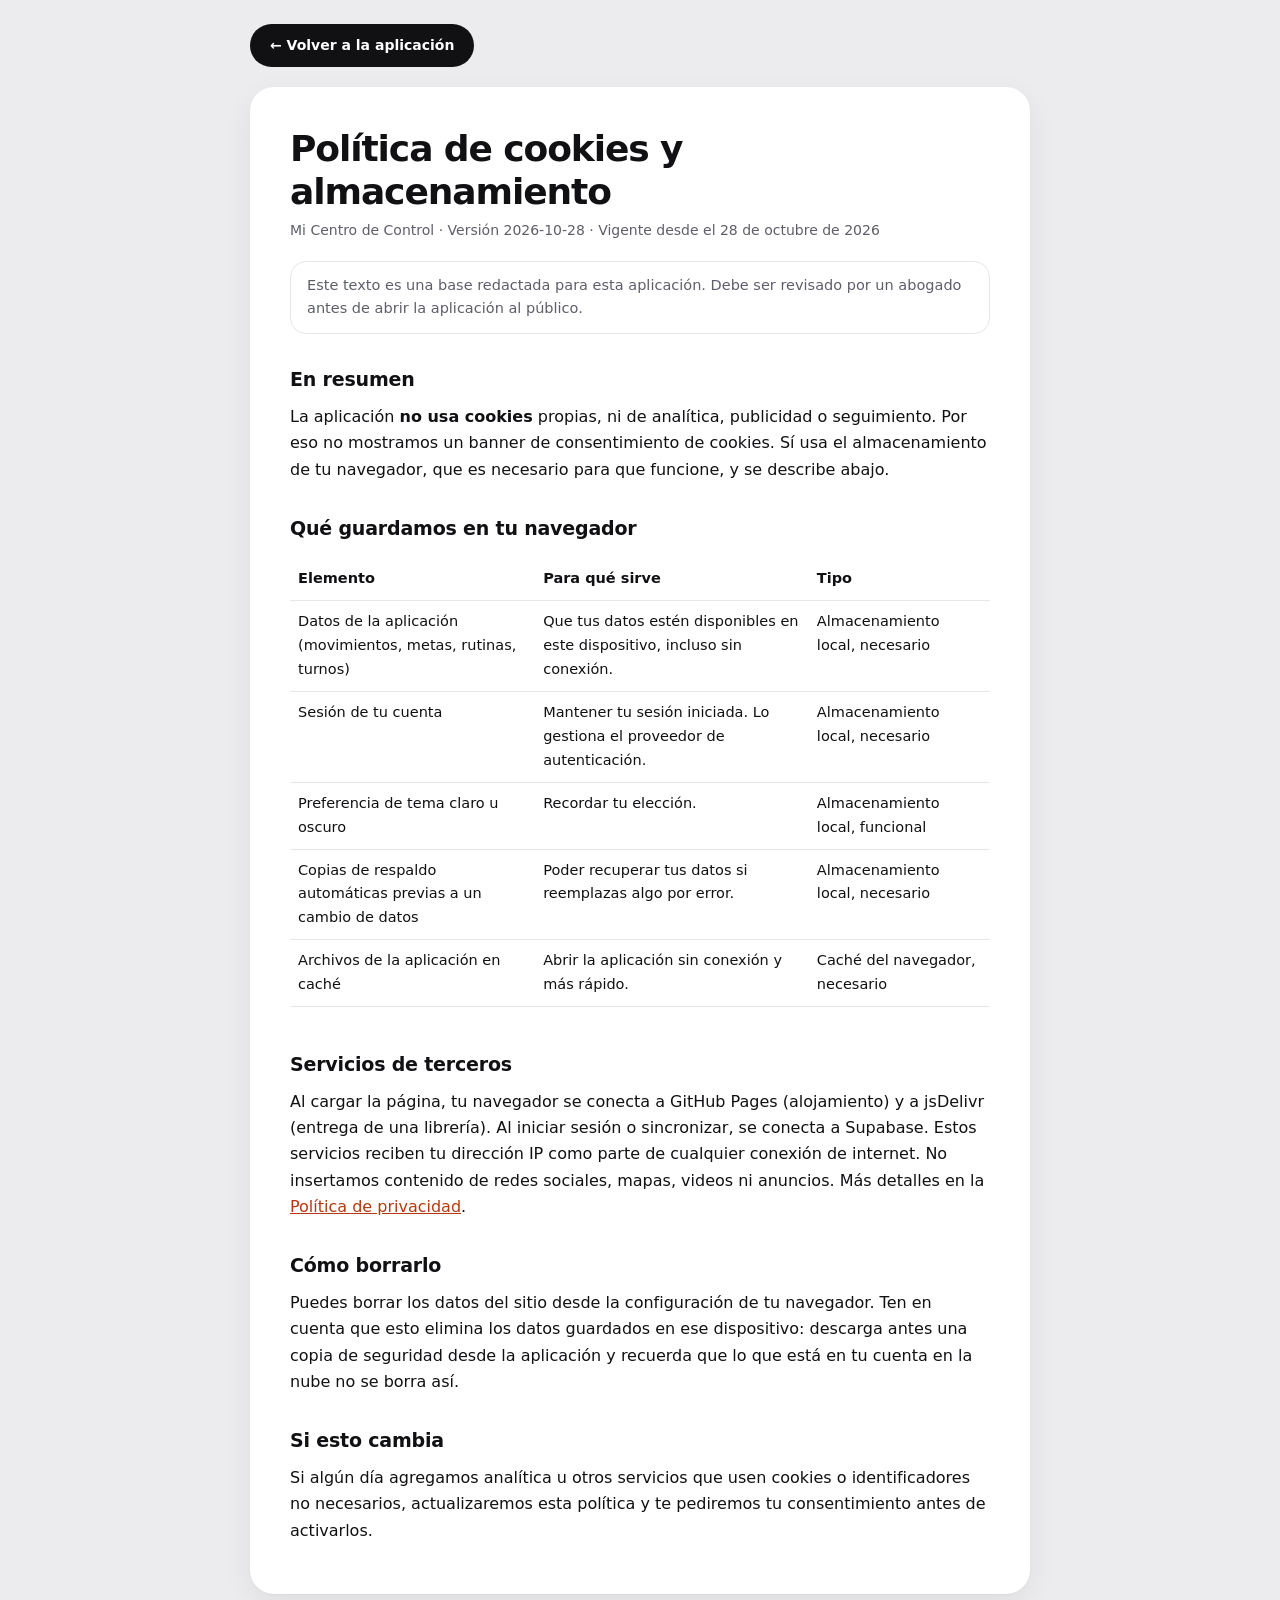
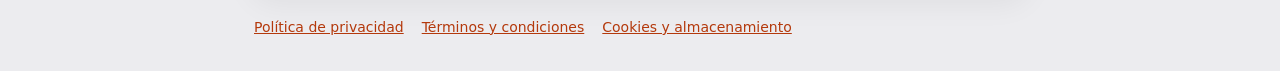
==== cookies.html @ f05c5c84 "Actualizar app móvil y completar páginas legales" ====
<!DOCTYPE html>
<html lang="es">
<head>
<meta charset="utf-8">
<meta name="viewport" content="width=device-width, initial-scale=1, viewport-fit=cover">
<meta http-equiv="Content-Security-Policy" content="default-src 'none'; style-src 'unsafe-inline'; img-src 'self' data:; base-uri 'none'; form-action 'none'">
<meta name="referrer" content="no-referrer">
<meta name="description" content="Qué almacena Mi Centro de Control en tu navegador.">
<meta name="theme-color" content="#ececef">
<title>Política de cookies y almacenamiento · Mi Centro de Control</title>
<style>
:root{color-scheme:light dark;--bg:#ececef;--card:#fff;--tx:#111114;--mut:#5e5e6b;--acx:#b4390c;--line:rgba(17,17,24,.1);--pb:#111114;--pt:#fff;--sh:0 1px 2px rgba(17,17,24,.04),0 10px 30px rgba(17,17,24,.06)}
@media(prefers-color-scheme:dark){:root{--bg:#0c0c0f;--card:#16161b;--tx:#f4f4f6;--mut:#a2a2b0;--acx:#ff8a60;--line:rgba(255,255,255,.1);--pb:#f4f4f6;--pt:#111114;--sh:none}}
*{box-sizing:border-box}html{-webkit-text-size-adjust:100%}
body{margin:0;background:var(--bg);color:var(--tx);font:16px/1.65 Inter,"Segoe UI",system-ui,-apple-system,Roboto,sans-serif;padding:max(16px,env(safe-area-inset-top)) 16px max(32px,env(safe-area-inset-bottom))}
.wrap{max-width:780px;margin:0 auto}
.top{display:flex;justify-content:space-between;align-items:center;gap:12px;flex-wrap:wrap;margin:8px 0 20px}
.back{display:inline-block;background:var(--pb);color:var(--pt);text-decoration:none;font-weight:600;font-size:14px;padding:10px 20px;border-radius:999px}
article{background:var(--card);border-radius:24px;padding:clamp(20px,4vw,40px);box-shadow:var(--sh)}
h1{font-size:clamp(26px,5vw,36px);line-height:1.2;letter-spacing:-.03em;margin:0 0 6px}
h2{font-size:19px;margin:30px 0 8px;letter-spacing:-.01em}
.meta{color:var(--mut);font-size:14px;margin:0 0 18px}
p,li{margin:0 0 10px}ul{padding-left:22px;margin:0 0 10px}
a{color:var(--acx);text-decoration:underline}a:focus-visible,.back:focus-visible{outline:3px solid var(--acx);outline-offset:3px;border-radius:4px}
table{width:100%;border-collapse:collapse;font-size:14.5px;margin:6px 0 12px}th,td{text-align:left;border-bottom:1px solid var(--line);padding:9px 8px;vertical-align:top}th{font-weight:600}
.scroll{overflow-x:auto}
mark{background:#fde68a;color:#1a1300;padding:0 4px;border-radius:4px;font-weight:600}
.note{border:1px solid var(--line);border-radius:16px;padding:12px 16px;font-size:14.5px;color:var(--mut);margin:14px 0}
footer{margin:22px 4px 0;font-size:14px;color:var(--mut);display:flex;gap:6px 18px;flex-wrap:wrap}
</style>
</head>
<body>
<div class="wrap">
<div class="top"><a class="back" href="./index.html">← Volver a la aplicación</a></div>
<main><article>
<h1>Política de cookies y almacenamiento</h1>
<p class="meta">Mi Centro de Control · Versión 2026-10-28 · Vigente desde el 28 de octubre de 2026</p>

<div class="note">Este texto es una base redactada para esta aplicación. Debe ser revisado por un abogado antes de abrir la aplicación al público.</div>
<h2>En resumen</h2>
<p>La aplicación <strong>no usa cookies</strong> propias, ni de analítica, publicidad o seguimiento. Por eso no mostramos un banner de consentimiento de cookies. Sí usa el almacenamiento de tu navegador, que es necesario para que funcione, y se describe abajo.</p>
<h2>Qué guardamos en tu navegador</h2>
<div class="scroll"><table>
<thead><tr><th>Elemento</th><th>Para qué sirve</th><th>Tipo</th></tr></thead>
<tbody>
<tr><td>Datos de la aplicación (movimientos, metas, rutinas, turnos)</td><td>Que tus datos estén disponibles en este dispositivo, incluso sin conexión.</td><td>Almacenamiento local, necesario</td></tr>
<tr><td>Sesión de tu cuenta</td><td>Mantener tu sesión iniciada. Lo gestiona el proveedor de autenticación.</td><td>Almacenamiento local, necesario</td></tr>
<tr><td>Preferencia de tema claro u oscuro</td><td>Recordar tu elección.</td><td>Almacenamiento local, funcional</td></tr>
<tr><td>Copias de respaldo automáticas previas a un cambio de datos</td><td>Poder recuperar tus datos si reemplazas algo por error.</td><td>Almacenamiento local, necesario</td></tr>
<tr><td>Archivos de la aplicación en caché</td><td>Abrir la aplicación sin conexión y más rápido.</td><td>Caché del navegador, necesario</td></tr>
</tbody></table></div>
<h2>Servicios de terceros</h2>
<p>Al cargar la página, tu navegador se conecta a GitHub Pages (alojamiento) y a jsDelivr (entrega de una librería). Al iniciar sesión o sincronizar, se conecta a Supabase. Estos servicios reciben tu dirección IP como parte de cualquier conexión de internet. No insertamos contenido de redes sociales, mapas, videos ni anuncios. Más detalles en la <a href="./privacidad.html">Política de privacidad</a>.</p>
<h2>Cómo borrarlo</h2>
<p>Puedes borrar los datos del sitio desde la configuración de tu navegador. Ten en cuenta que esto elimina los datos guardados en ese dispositivo: descarga antes una copia de seguridad desde la aplicación y recuerda que lo que está en tu cuenta en la nube no se borra así.</p>
<h2>Si esto cambia</h2>
<p>Si algún día agregamos analítica u otros servicios que usen cookies o identificadores no necesarios, actualizaremos esta política y te pediremos tu consentimiento antes de activarlos.</p>

</article></main>
<footer><a href="./privacidad.html">Política de privacidad</a><a href="./terminos.html">Términos y condiciones</a><a href="./cookies.html">Cookies y almacenamiento</a></footer>
</div>
</body>
</html>
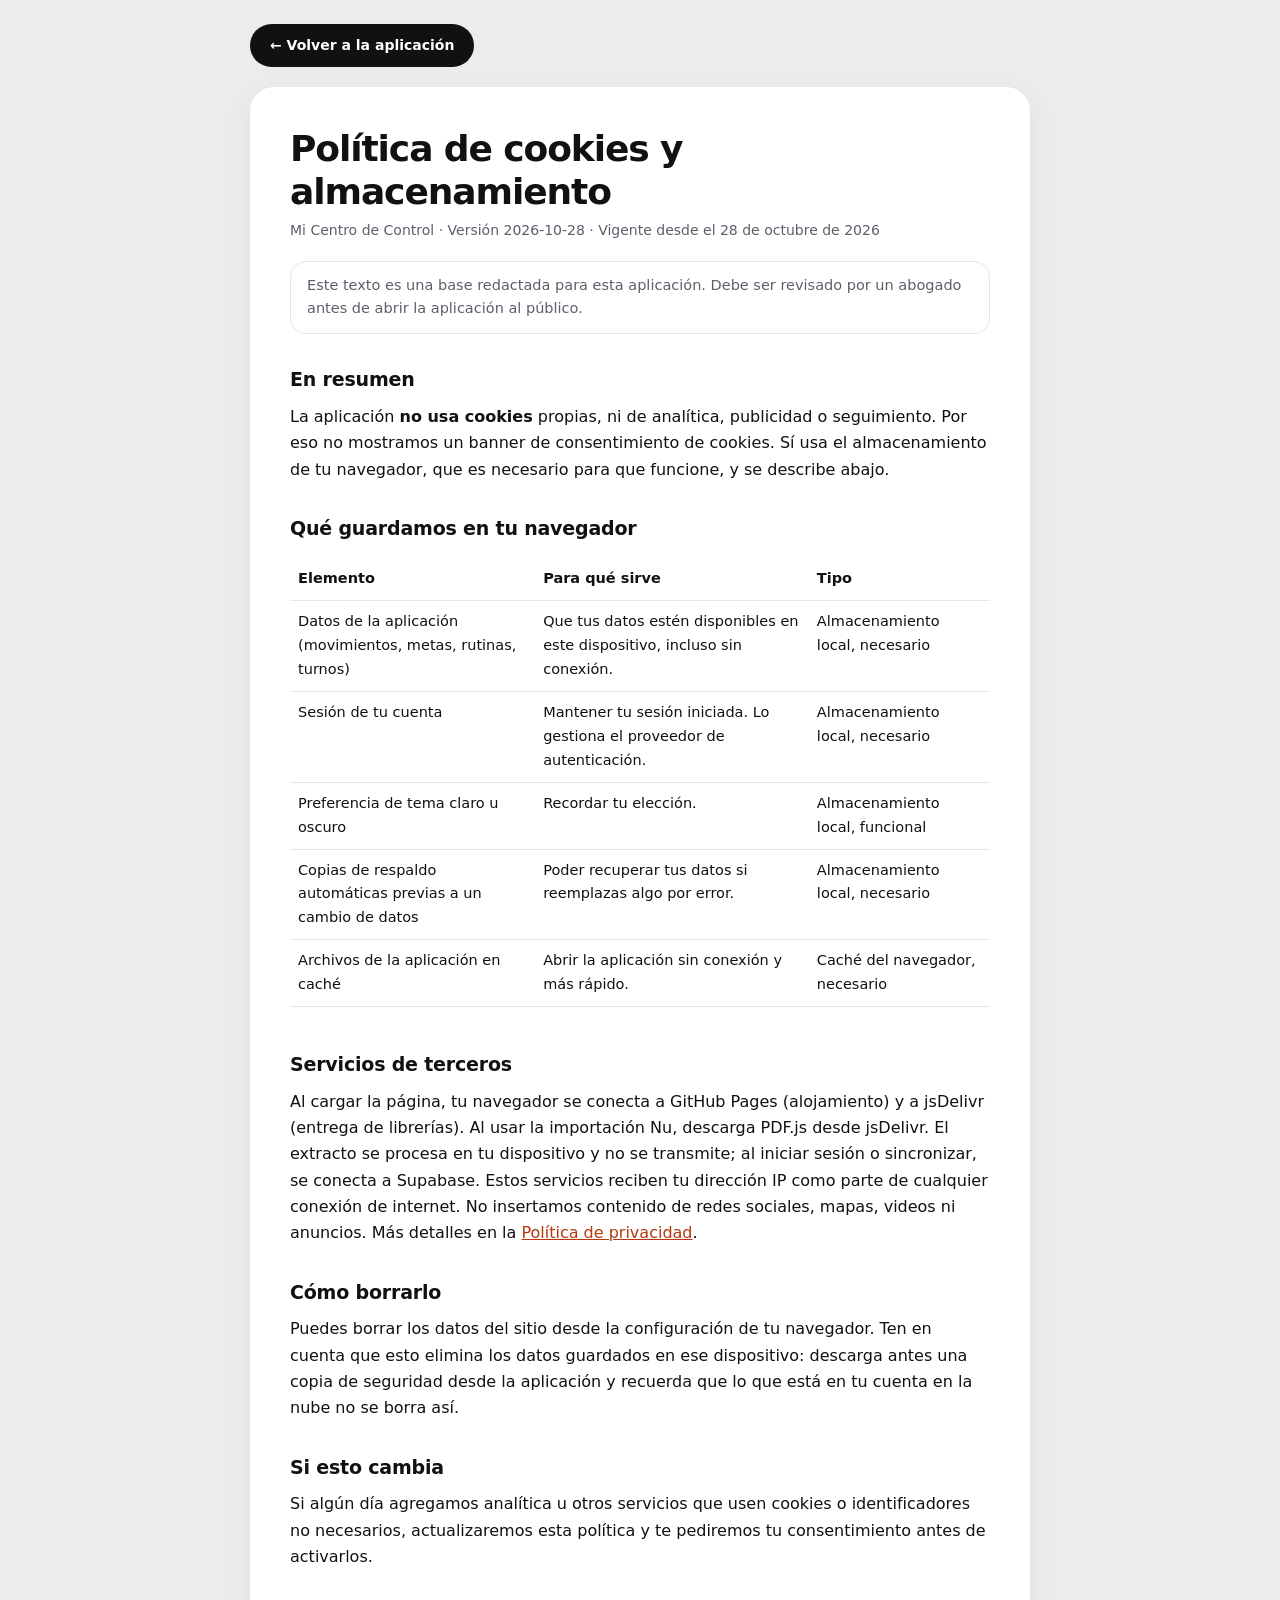
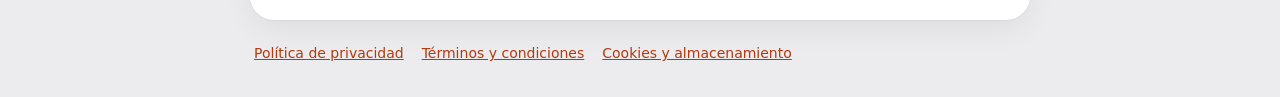
==== commit fb2544bd: "Implementa Insights y conserva mejoras de la aplicación" ====
--- a/cookies.html
+++ b/cookies.html
@@ -50,7 +50,7 @@
 <tr><td>Archivos de la aplicación en caché</td><td>Abrir la aplicación sin conexión y más rápido.</td><td>Caché del navegador, necesario</td></tr>
 </tbody></table></div>
 <h2>Servicios de terceros</h2>
-<p>Al cargar la página, tu navegador se conecta a GitHub Pages (alojamiento) y a jsDelivr (entrega de una librería). Al iniciar sesión o sincronizar, se conecta a Supabase. Estos servicios reciben tu dirección IP como parte de cualquier conexión de internet. No insertamos contenido de redes sociales, mapas, videos ni anuncios. Más detalles en la <a href="./privacidad.html">Política de privacidad</a>.</p>
+<p>Al cargar la página, tu navegador se conecta a GitHub Pages (alojamiento) y a jsDelivr (entrega de librerías). Al usar la importación Nu, descarga PDF.js desde jsDelivr. El extracto se procesa en tu dispositivo y no se transmite; al iniciar sesión o sincronizar, se conecta a Supabase. Estos servicios reciben tu dirección IP como parte de cualquier conexión de internet. No insertamos contenido de redes sociales, mapas, videos ni anuncios. Más detalles en la <a href="./privacidad.html">Política de privacidad</a>.</p>
 <h2>Cómo borrarlo</h2>
 <p>Puedes borrar los datos del sitio desde la configuración de tu navegador. Ten en cuenta que esto elimina los datos guardados en ese dispositivo: descarga antes una copia de seguridad desde la aplicación y recuerda que lo que está en tu cuenta en la nube no se borra así.</p>
 <h2>Si esto cambia</h2>
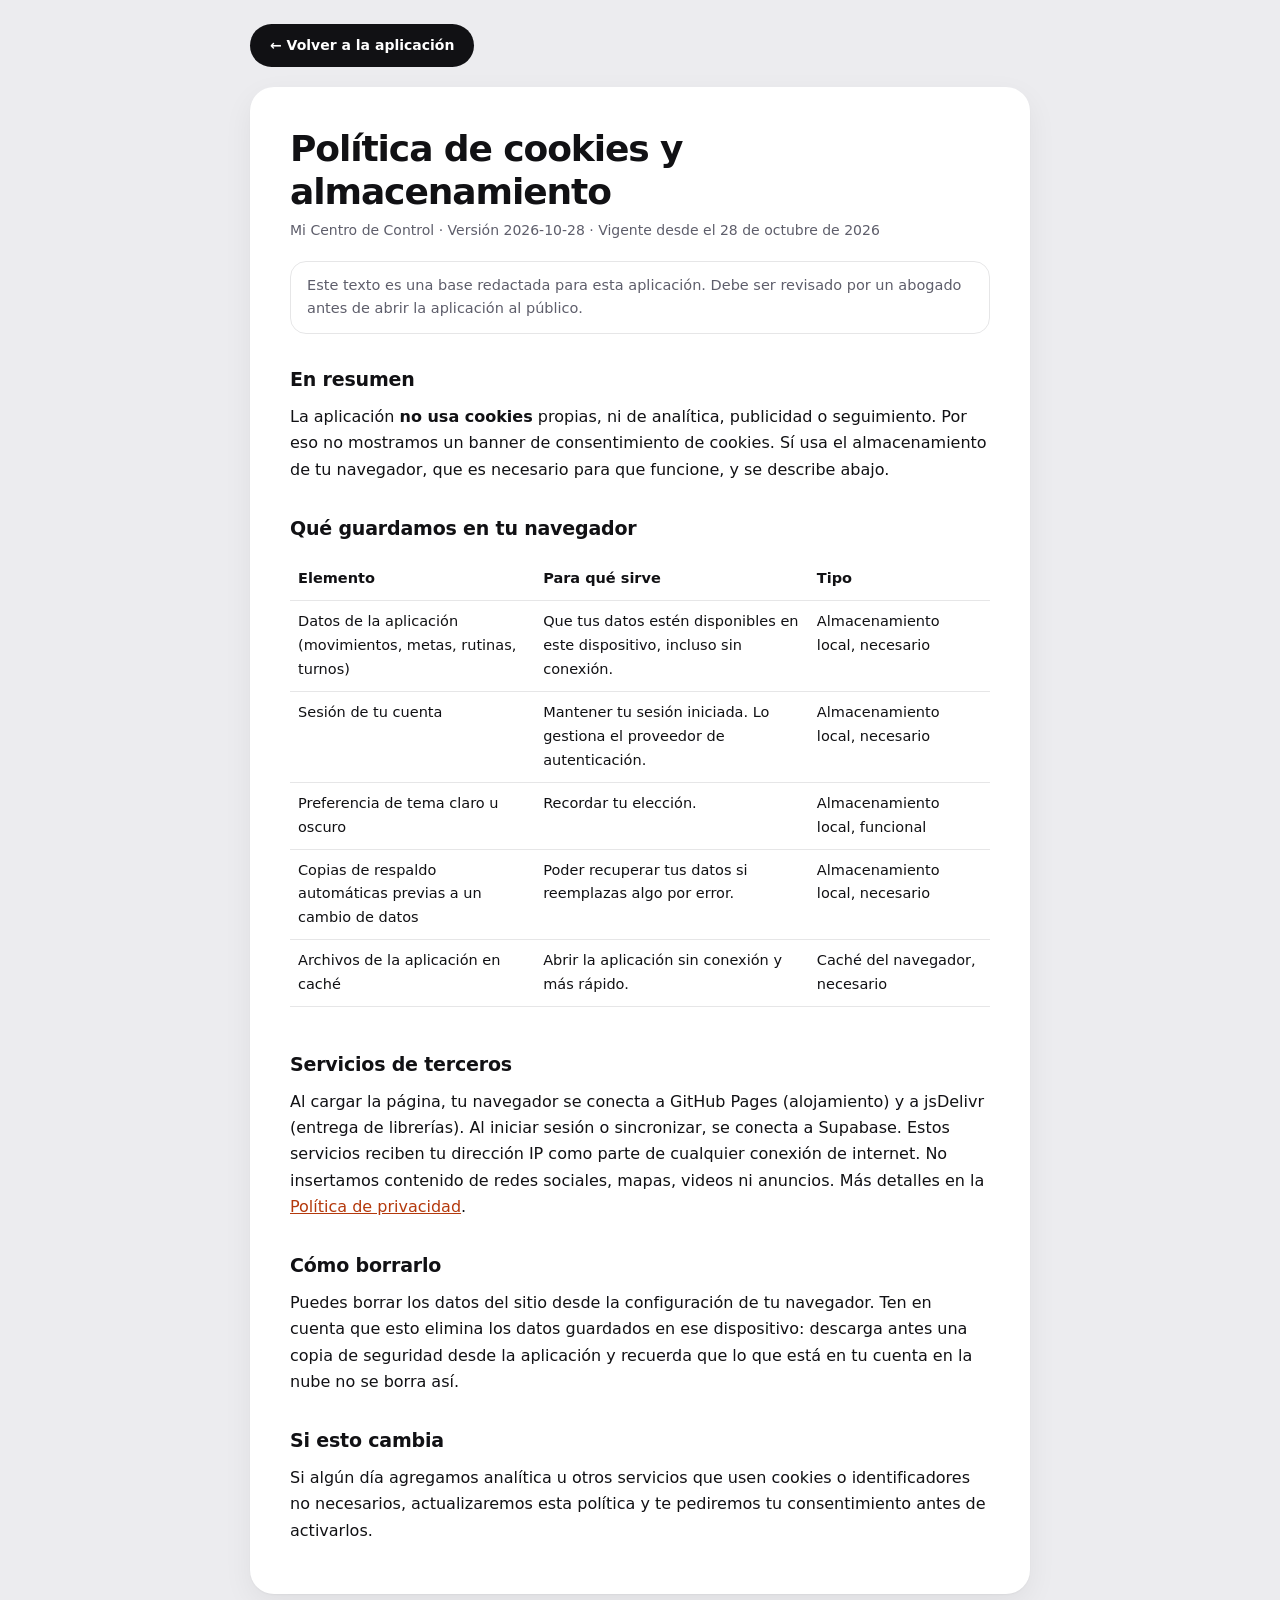
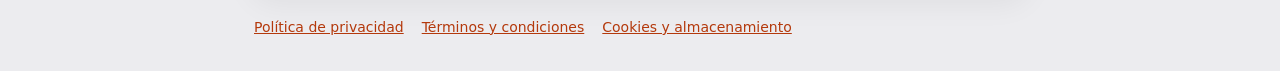
==== commit 69bdd23b: "Actualiza la aplicación desde la carpeta nueva" ====
--- a/cookies.html
+++ b/cookies.html
@@ -50,7 +50,7 @@
 <tr><td>Archivos de la aplicación en caché</td><td>Abrir la aplicación sin conexión y más rápido.</td><td>Caché del navegador, necesario</td></tr>
 </tbody></table></div>
 <h2>Servicios de terceros</h2>
-<p>Al cargar la página, tu navegador se conecta a GitHub Pages (alojamiento) y a jsDelivr (entrega de librerías). Al usar la importación Nu, descarga PDF.js desde jsDelivr. El extracto se procesa en tu dispositivo y no se transmite; al iniciar sesión o sincronizar, se conecta a Supabase. Estos servicios reciben tu dirección IP como parte de cualquier conexión de internet. No insertamos contenido de redes sociales, mapas, videos ni anuncios. Más detalles en la <a href="./privacidad.html">Política de privacidad</a>.</p>
+<p>Al cargar la página, tu navegador se conecta a GitHub Pages (alojamiento) y a jsDelivr (entrega de librerías). Al iniciar sesión o sincronizar, se conecta a Supabase. Estos servicios reciben tu dirección IP como parte de cualquier conexión de internet. No insertamos contenido de redes sociales, mapas, videos ni anuncios. Más detalles en la <a href="./privacidad.html">Política de privacidad</a>.</p>
 <h2>Cómo borrarlo</h2>
 <p>Puedes borrar los datos del sitio desde la configuración de tu navegador. Ten en cuenta que esto elimina los datos guardados en ese dispositivo: descarga antes una copia de seguridad desde la aplicación y recuerda que lo que está en tu cuenta en la nube no se borra así.</p>
 <h2>Si esto cambia</h2>
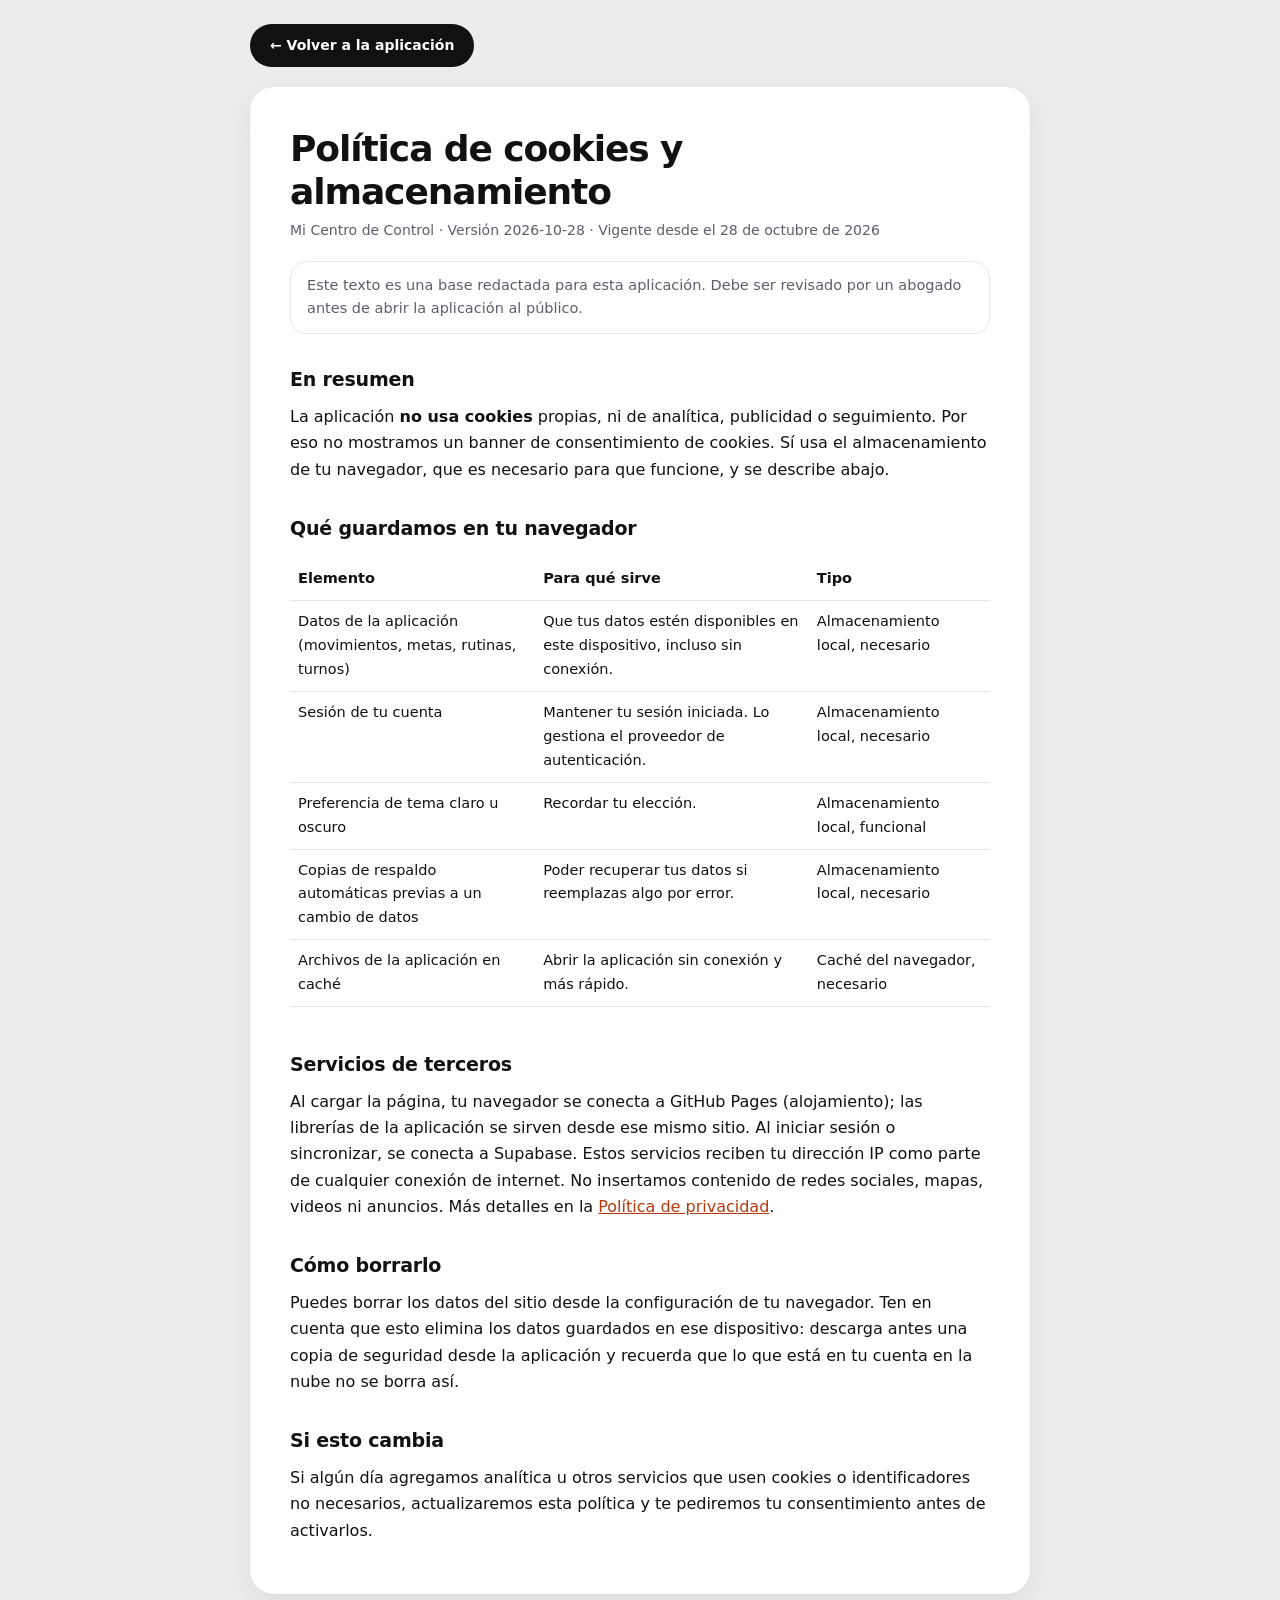
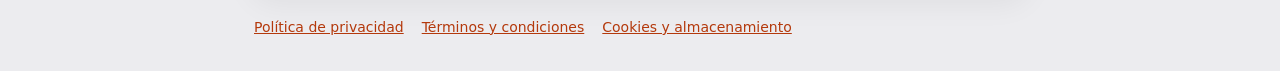
==== commit 692c5115: "Corrige la sincronización y endurece la seguridad del frontend Sincronización (js/sync-model.js, js/" ====
--- a/cookies.html
+++ b/cookies.html
@@ -50,7 +50,7 @@
 <tr><td>Archivos de la aplicación en caché</td><td>Abrir la aplicación sin conexión y más rápido.</td><td>Caché del navegador, necesario</td></tr>
 </tbody></table></div>
 <h2>Servicios de terceros</h2>
-<p>Al cargar la página, tu navegador se conecta a GitHub Pages (alojamiento) y a jsDelivr (entrega de librerías). Al iniciar sesión o sincronizar, se conecta a Supabase. Estos servicios reciben tu dirección IP como parte de cualquier conexión de internet. No insertamos contenido de redes sociales, mapas, videos ni anuncios. Más detalles en la <a href="./privacidad.html">Política de privacidad</a>.</p>
+<p>Al cargar la página, tu navegador se conecta a GitHub Pages (alojamiento); las librerías de la aplicación se sirven desde ese mismo sitio. Al iniciar sesión o sincronizar, se conecta a Supabase. Estos servicios reciben tu dirección IP como parte de cualquier conexión de internet. No insertamos contenido de redes sociales, mapas, videos ni anuncios. Más detalles en la <a href="./privacidad.html">Política de privacidad</a>.</p>
 <h2>Cómo borrarlo</h2>
 <p>Puedes borrar los datos del sitio desde la configuración de tu navegador. Ten en cuenta que esto elimina los datos guardados en ese dispositivo: descarga antes una copia de seguridad desde la aplicación y recuerda que lo que está en tu cuenta en la nube no se borra así.</p>
 <h2>Si esto cambia</h2>
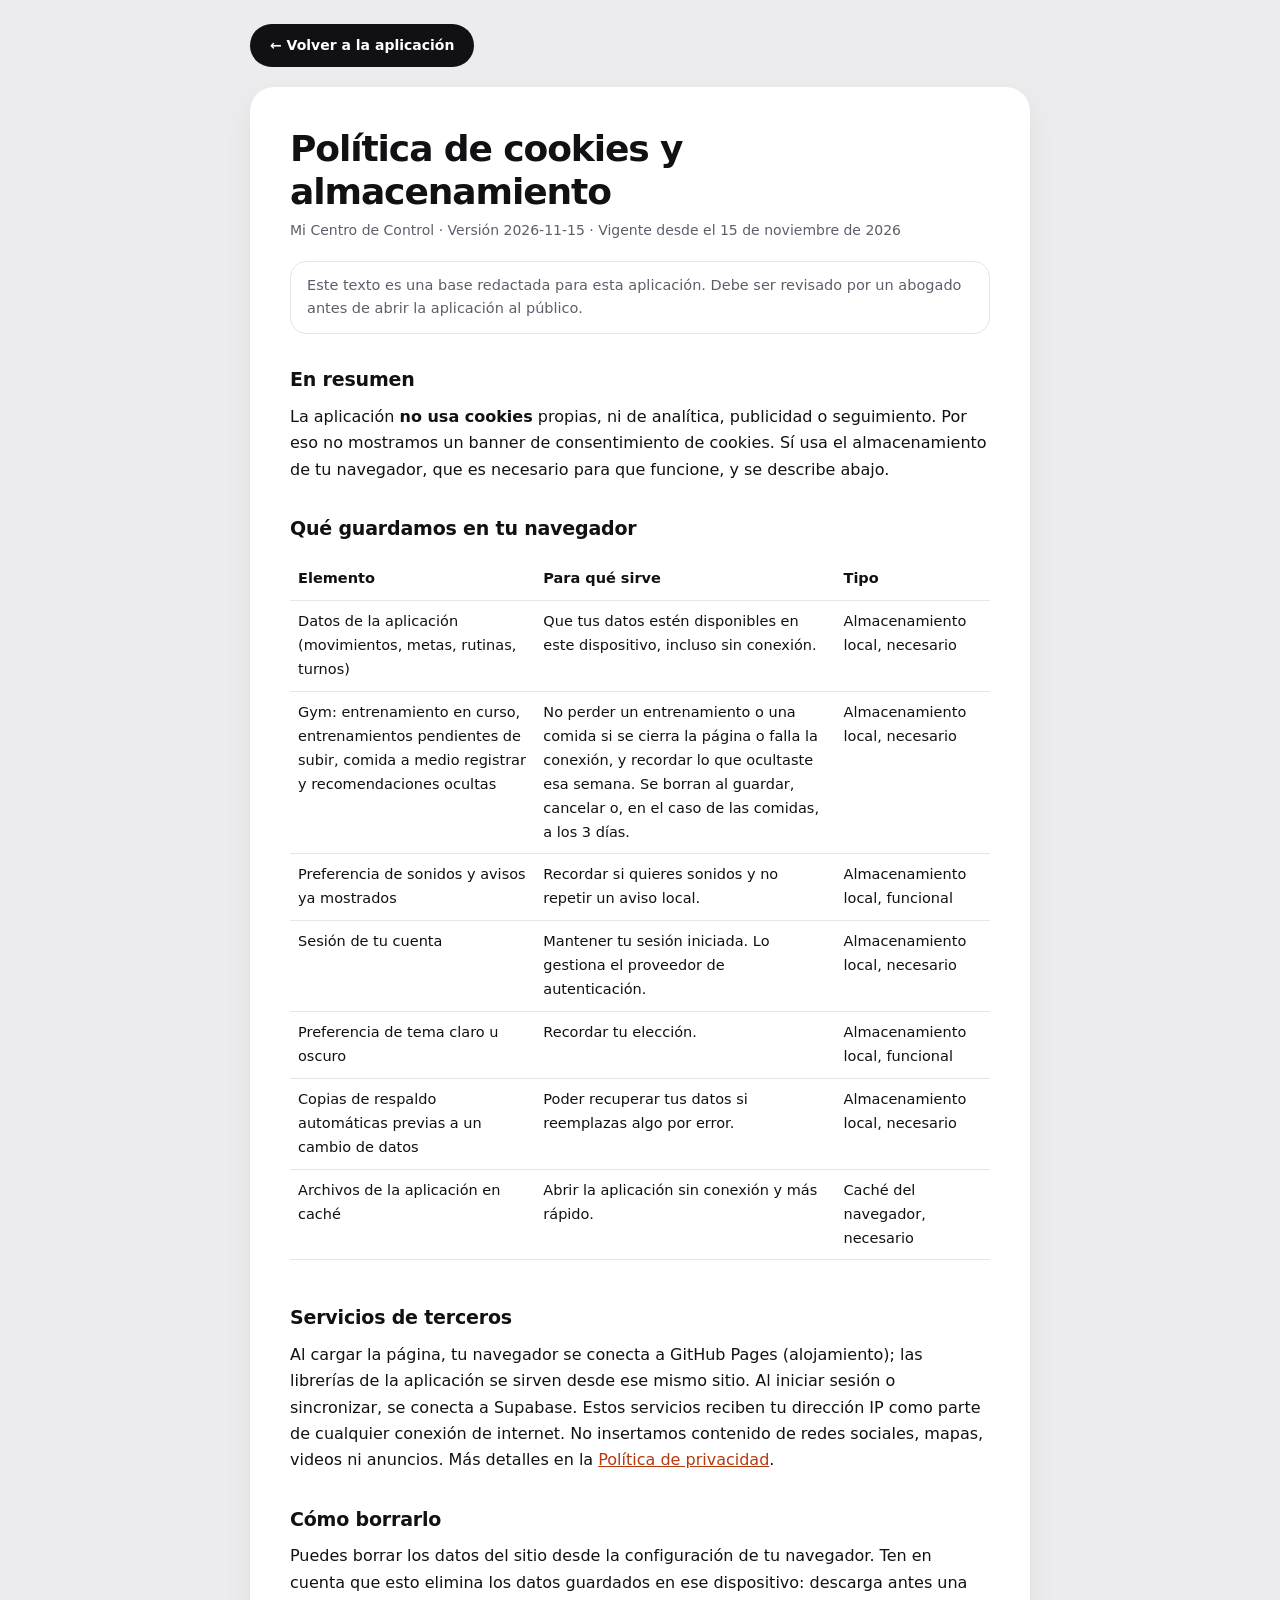
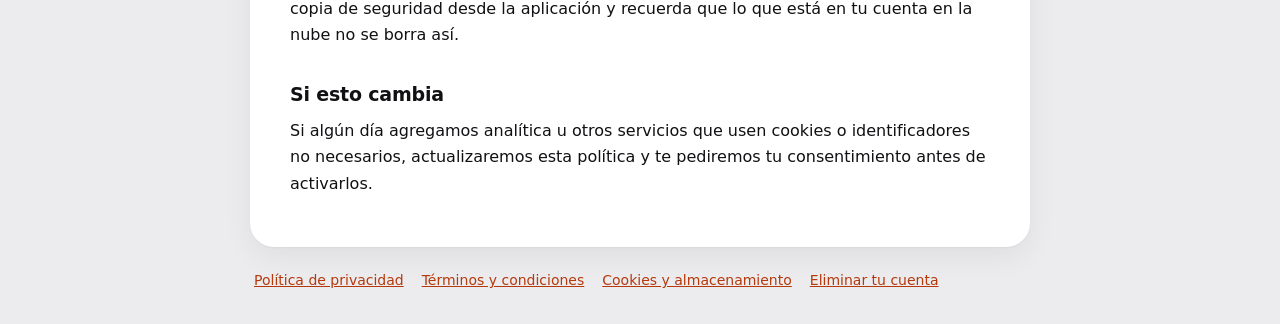
==== commit fe5599c2: "MCC 0.3 · Fase 0: base segura (sin cambios en producción) - Auditoría técnica 0.3 (AUDITORIA_MCC_0.3" ====
--- a/cookies.html
+++ b/cookies.html
@@ -34,7 +34,7 @@
 <div class="top"><a class="back" href="./index.html">← Volver a la aplicación</a></div>
 <main><article>
 <h1>Política de cookies y almacenamiento</h1>
-<p class="meta">Mi Centro de Control · Versión 2026-10-28 · Vigente desde el 28 de octubre de 2026</p>
+<p class="meta">Mi Centro de Control · Versión 2026-11-15 · Vigente desde el 15 de noviembre de 2026</p>
 
 <div class="note">Este texto es una base redactada para esta aplicación. Debe ser revisado por un abogado antes de abrir la aplicación al público.</div>
 <h2>En resumen</h2>
@@ -44,6 +44,8 @@
 <thead><tr><th>Elemento</th><th>Para qué sirve</th><th>Tipo</th></tr></thead>
 <tbody>
 <tr><td>Datos de la aplicación (movimientos, metas, rutinas, turnos)</td><td>Que tus datos estén disponibles en este dispositivo, incluso sin conexión.</td><td>Almacenamiento local, necesario</td></tr>
+<tr><td>Gym: entrenamiento en curso, entrenamientos pendientes de subir, comida a medio registrar y recomendaciones ocultas</td><td>No perder un entrenamiento o una comida si se cierra la página o falla la conexión, y recordar lo que ocultaste esa semana. Se borran al guardar, cancelar o, en el caso de las comidas, a los 3 días.</td><td>Almacenamiento local, necesario</td></tr>
+<tr><td>Preferencia de sonidos y avisos ya mostrados</td><td>Recordar si quieres sonidos y no repetir un aviso local.</td><td>Almacenamiento local, funcional</td></tr>
 <tr><td>Sesión de tu cuenta</td><td>Mantener tu sesión iniciada. Lo gestiona el proveedor de autenticación.</td><td>Almacenamiento local, necesario</td></tr>
 <tr><td>Preferencia de tema claro u oscuro</td><td>Recordar tu elección.</td><td>Almacenamiento local, funcional</td></tr>
 <tr><td>Copias de respaldo automáticas previas a un cambio de datos</td><td>Poder recuperar tus datos si reemplazas algo por error.</td><td>Almacenamiento local, necesario</td></tr>
@@ -57,7 +59,7 @@
 <p>Si algún día agregamos analítica u otros servicios que usen cookies o identificadores no necesarios, actualizaremos esta política y te pediremos tu consentimiento antes de activarlos.</p>
 
 </article></main>
-<footer><a href="./privacidad.html">Política de privacidad</a><a href="./terminos.html">Términos y condiciones</a><a href="./cookies.html">Cookies y almacenamiento</a></footer>
+<footer><a href="./privacidad.html">Política de privacidad</a><a href="./terminos.html">Términos y condiciones</a><a href="./cookies.html">Cookies y almacenamiento</a><a href="./borrar-cuenta.html">Eliminar tu cuenta</a></footer>
 </div>
 </body>
 </html>
